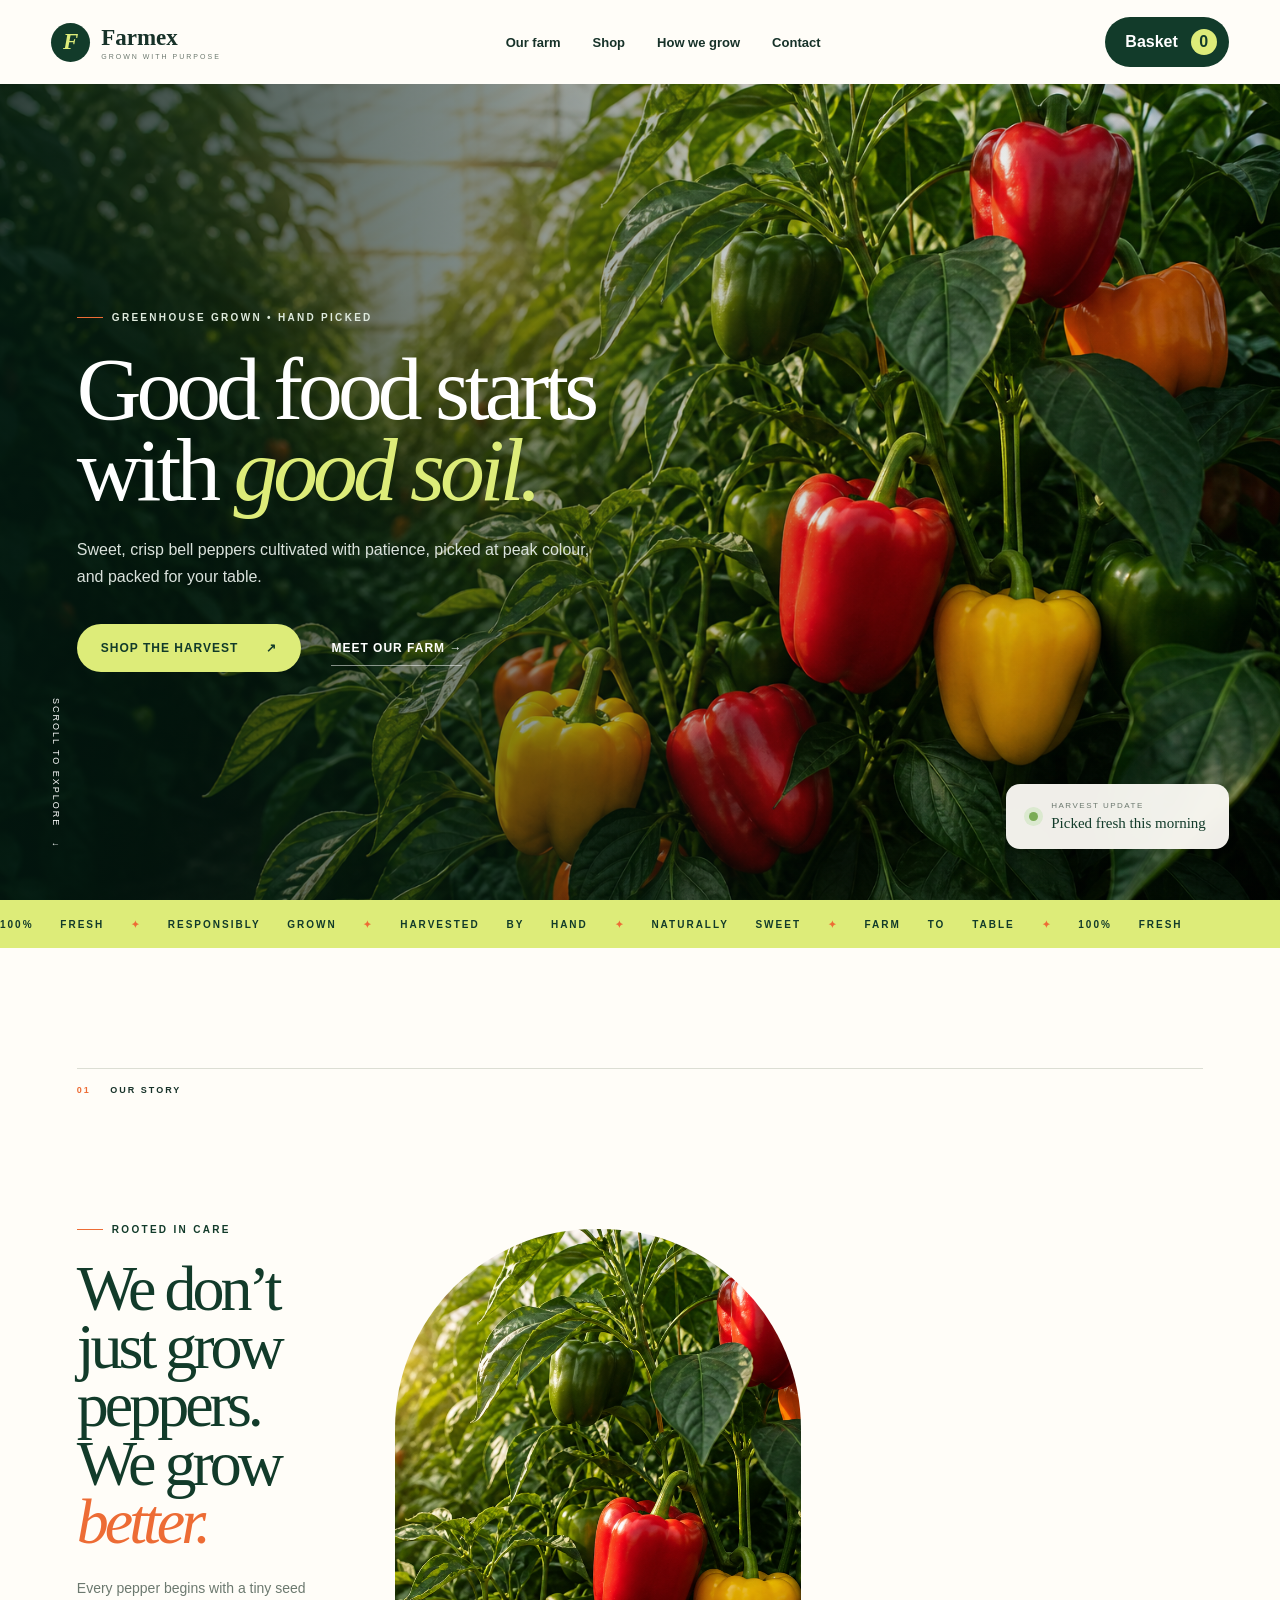
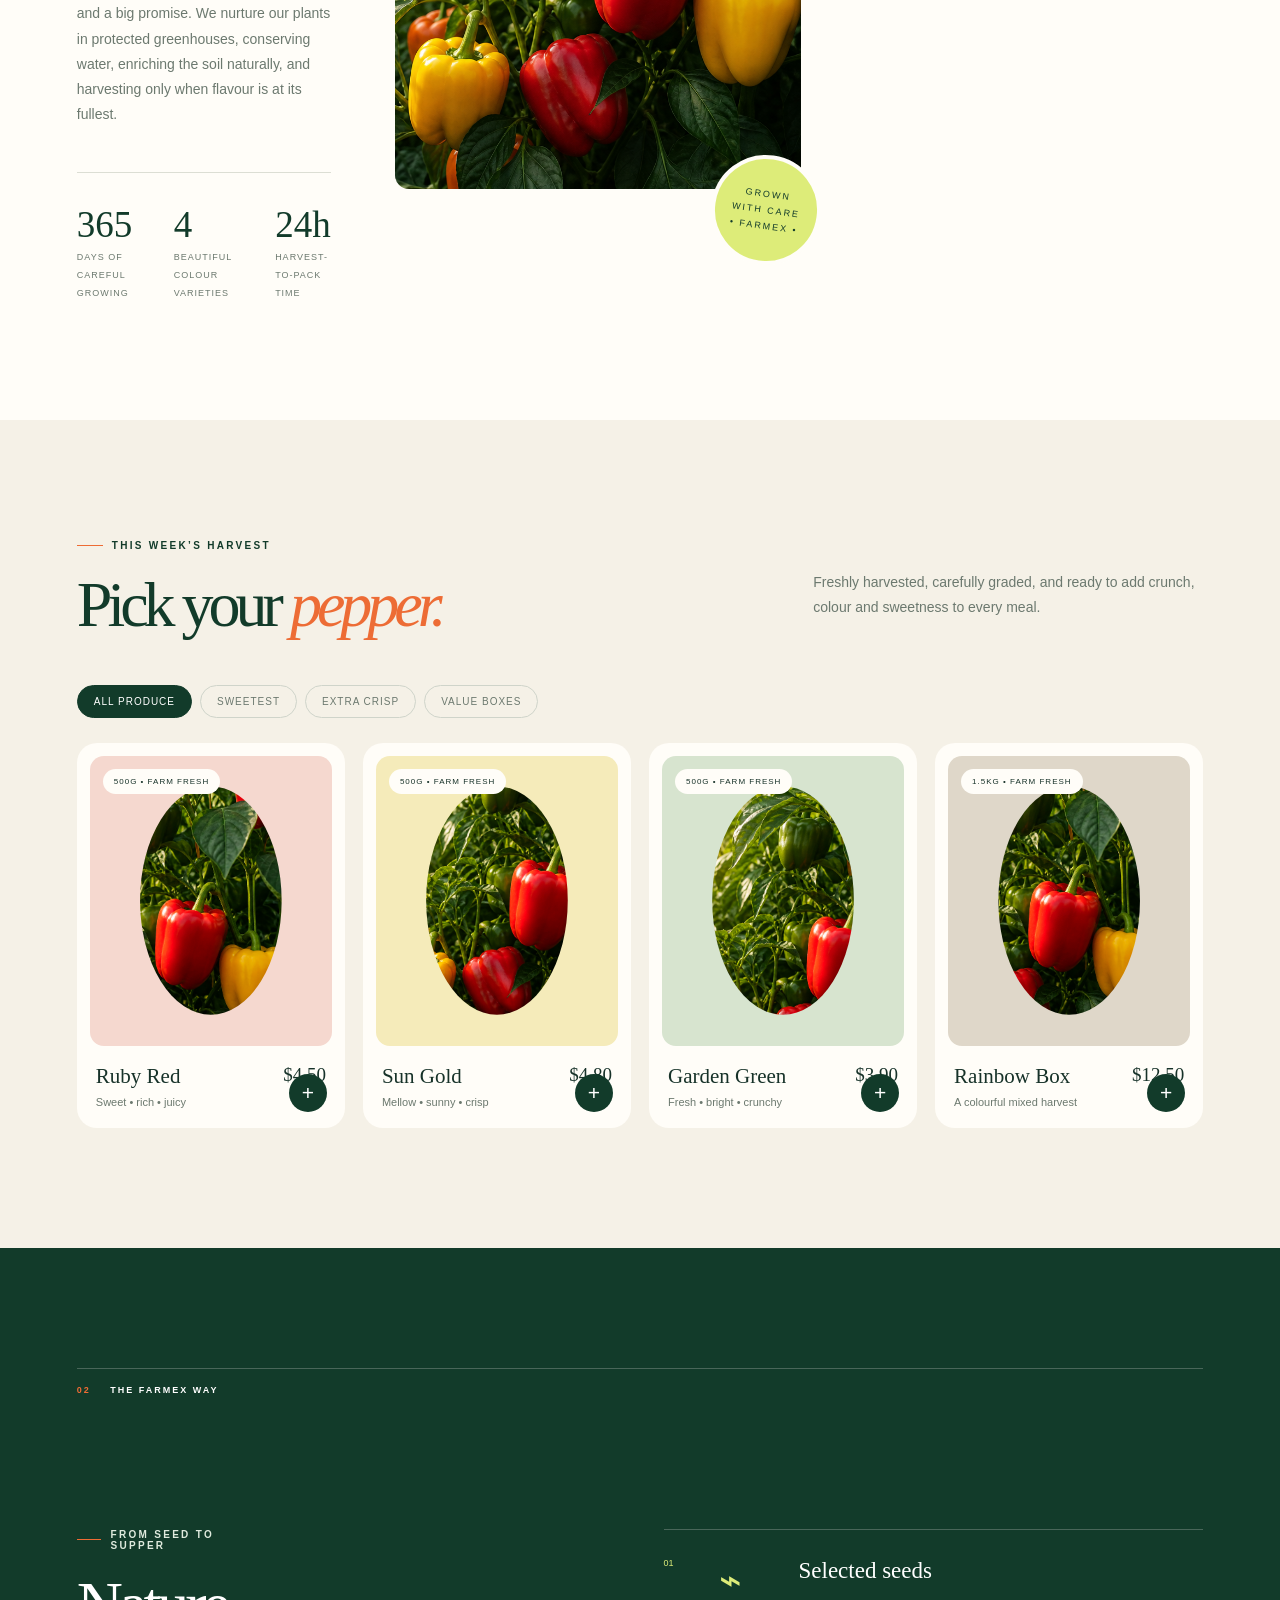
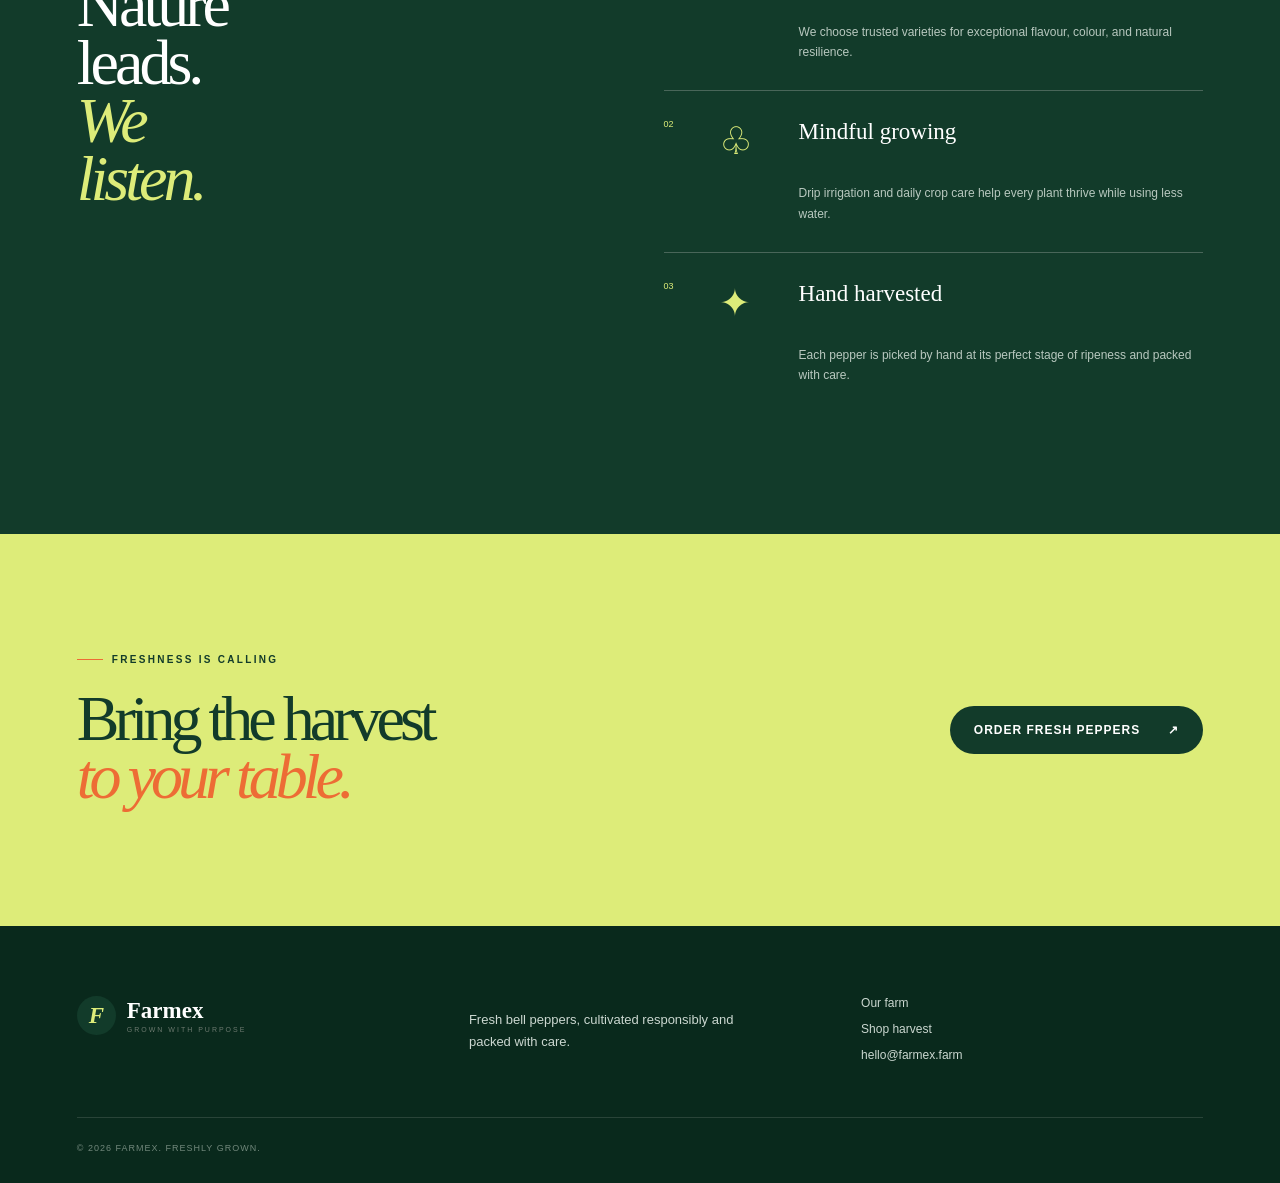
==== index.html @ 2ddda4b1 "Launch Farmex website" ====
<!DOCTYPE html>
<html lang="en">
<head>
  <meta charset="UTF-8">
  <meta name="viewport" content="width=device-width, initial-scale=1.0">
  <meta name="description" content="Farmex — premium greenhouse-grown bell peppers, harvested fresh and delivered with care.">
  <meta name="theme-color" content="#123b2a">
  <title>Farmex — Fresh from our greenhouse</title>
  <link rel="stylesheet" href="styles.css">
  <script src="script.js" defer></script>
</head>
<body>
  <header class="site-header" id="top">
    <a class="brand" href="#top" aria-label="Farmex home"><span class="brand-mark">F</span><span>Farmex<small>Grown with purpose</small></span></a>
    <button class="menu-toggle" aria-label="Open menu" aria-expanded="false">☰</button>
    <nav aria-label="Primary navigation">
      <a href="#story">Our farm</a><a href="#produce">Shop</a><a href="#process">How we grow</a><a href="#contact">Contact</a>
    </nav>
    <button class="cart-button" id="cartButton" aria-label="Open shopping basket">
      <span>Basket</span><span class="cart-count" id="cartCount">0</span>
    </button>
  </header>

  <main>
    <section class="hero">
      <div class="hero-bg" aria-hidden="true"></div>
      <div class="hero-content reveal">
        <span class="eyebrow light"><i></i> Greenhouse grown • Hand picked</span>
        <h1>Good food starts<br>with <em>good soil.</em></h1>
        <p>Sweet, crisp bell peppers cultivated with patience, picked at peak colour, and packed for your table.</p>
        <div class="hero-actions"><a class="button primary" href="#produce">Shop the harvest <span>↗</span></a><a class="text-link" href="#story">Meet our farm <span>→</span></a></div>
      </div>
      <div class="harvest-card reveal">
        <span class="pulse"></span><div><small>Harvest update</small><strong>Picked fresh this morning</strong></div>
      </div>
      <a class="scroll-cue" href="#story">Scroll to explore <span>↓</span></a>
    </section>

    <section class="ticker" aria-label="Farm values"><div>100% FRESH <b>✦</b> RESPONSIBLY GROWN <b>✦</b> HARVESTED BY HAND <b>✦</b> NATURALLY SWEET <b>✦</b> FARM TO TABLE <b>✦</b> 100% FRESH</div></section>

    <section class="story section" id="story">
      <div class="section-label reveal"><span>01</span> Our story</div>
      <div class="story-copy reveal">
        <span class="eyebrow"><i></i> Rooted in care</span>
        <h2>We don’t just grow peppers.<br>We grow <em>better.</em></h2>
        <p>Every pepper begins with a tiny seed and a big promise. We nurture our plants in protected greenhouses, conserving water, enriching the soil naturally, and harvesting only when flavour is at its fullest.</p>
        <div class="stats"><div><strong>365</strong><span>Days of careful growing</span></div><div><strong>4</strong><span>Beautiful colour varieties</span></div><div><strong>24h</strong><span>Harvest-to-pack time</span></div></div>
      </div>
      <div class="story-art reveal"><div class="art-photo"></div><span class="stamp">GROWN<br>WITH CARE<br>• FARMEX •</span></div>
    </section>

    <section class="produce section" id="produce">
      <div class="produce-head reveal">
        <div><span class="eyebrow"><i></i> This week’s harvest</span><h2>Pick your <em>pepper.</em></h2></div>
        <p>Freshly harvested, carefully graded, and ready to add crunch, colour and sweetness to every meal.</p>
      </div>
      <div class="filters reveal" role="group" aria-label="Product filters"><button class="active" data-filter="all">All produce</button><button data-filter="sweet">Sweetest</button><button data-filter="crisp">Extra crisp</button><button data-filter="box">Value boxes</button></div>
      <div class="product-grid" id="productGrid"></div>
    </section>

    <section class="process section" id="process">
      <div class="section-label reveal"><span>02</span> The Farmex way</div>
      <div class="process-title reveal"><span class="eyebrow light"><i></i> From seed to supper</span><h2>Nature leads.<br><em>We listen.</em></h2></div>
      <div class="steps">
        <article class="reveal"><span>01</span><div class="step-icon">⌁</div><h3>Selected seeds</h3><p>We choose trusted varieties for exceptional flavour, colour, and natural resilience.</p></article>
        <article class="reveal"><span>02</span><div class="step-icon">♧</div><h3>Mindful growing</h3><p>Drip irrigation and daily crop care help every plant thrive while using less water.</p></article>
        <article class="reveal"><span>03</span><div class="step-icon">✦</div><h3>Hand harvested</h3><p>Each pepper is picked by hand at its perfect stage of ripeness and packed with care.</p></article>
      </div>
    </section>

    <section class="cta section reveal" id="contact"><div><span class="eyebrow"><i></i> Freshness is calling</span><h2>Bring the harvest<br><em>to your table.</em></h2></div><a class="button dark" href="#produce">Order fresh peppers <span>↗</span></a></section>
  </main>

  <footer><a class="brand footer-brand" href="#top"><span class="brand-mark">F</span><span>Farmex<small>Grown with purpose</small></span></a><p>Fresh bell peppers, cultivated responsibly and packed with care.</p><div><a href="#story">Our farm</a><a href="#produce">Shop harvest</a><a href="mailto:hello@farmex.farm">hello@farmex.farm</a></div><small>© 2026 Farmex. Freshly grown.</small></footer>

  <div class="overlay" id="overlay"></div>
  <aside class="cart-drawer" id="cartDrawer" aria-hidden="true" aria-label="Shopping basket">
    <div class="cart-header"><div><small>Your basket</small><h2>Fresh picks</h2></div><button class="icon-button" id="closeCart" aria-label="Close basket">×</button></div>
    <div class="cart-items" id="cartItems"></div>
    <div class="cart-footer" id="cartFooter"><div class="cart-total"><span>Subtotal</span><strong id="cartTotal">$0.00</strong></div><p>Delivery calculated at checkout.</p><button class="button primary full" id="checkoutButton">Continue to checkout <span>→</span></button></div>
  </aside>

  <div class="checkout-modal" id="checkoutModal" role="dialog" aria-modal="true" aria-labelledby="checkoutTitle">
    <button class="icon-button modal-close" id="closeCheckout" aria-label="Close checkout">×</button>
    <div id="checkoutFormWrap"><span class="eyebrow"><i></i> Almost there</span><h2 id="checkoutTitle">Delivery details</h2><p>We’ll prepare your fresh harvest and contact you to arrange delivery and payment.</p>
      <form id="checkoutForm"><label>Full name<input name="name" required autocomplete="name" placeholder="Your name"></label><label>Phone number<input name="phone" required autocomplete="tel" placeholder="+94 77 123 4567"></label><label>Email address<input type="email" name="email" required autocomplete="email" placeholder="you@example.com"></label><label>Delivery address<textarea name="address" required autocomplete="street-address" placeholder="Street, city and postal code"></textarea></label><label>Order notes <span>(optional)</span><textarea name="notes" placeholder="Preferred delivery time, special requests..."></textarea></label><button class="button primary full" type="submit">Place order <span>→</span></button></form>
    </div>
    <div class="success" id="orderSuccess"><span class="success-icon">✓</span><span class="eyebrow"><i></i> Order received</span><h2>Your harvest is reserved!</h2><p id="successMessage"></p><button class="button dark full" id="downloadReceipt">Download receipt</button><button class="text-button" id="doneButton">Continue browsing</button></div>
  </div>
  <div class="toast" id="toast" role="status"></div>
</body>
</html>
---- styles.css ----
:root{--forest:#123b2a;--forest2:#09291c;--lime:#ddec79;--cream:#f5f1e7;--paper:#fffdf8;--ink:#173229;--muted:#6c796f;--line:#dcded4;--orange:#ed6c35;--radius:1.25rem;--shadow:0 20px 60px rgba(8,35,23,.14)}
*{box-sizing:border-box}html{scroll-behavior:smooth}body{margin:0;background:var(--cream);color:var(--ink);font-family:Arial,Helvetica,sans-serif;-webkit-font-smoothing:antialiased}body.locked{overflow:hidden}a{color:inherit;text-decoration:none}button,input,textarea{font:inherit}button{cursor:pointer}em{font-family:Georgia,serif;font-weight:400}.site-header{height:84px;padding:0 4vw;display:flex;align-items:center;justify-content:space-between;background:var(--paper);position:relative;z-index:20}.brand{display:flex;align-items:center;gap:11px;font-family:Georgia,serif;font-size:23px;font-weight:bold}.brand-mark{width:39px;height:39px;border-radius:50%;display:grid;place-items:center;background:var(--forest);color:var(--lime);font-style:italic}.brand small{display:block;font:7px Arial,sans-serif;text-transform:uppercase;letter-spacing:2px;color:var(--muted);margin-top:2px}.site-header nav{display:flex;gap:32px;font-size:13px;font-weight:600}.site-header nav a{position:relative}.site-header nav a:after{content:"";position:absolute;left:0;bottom:-7px;width:0;height:2px;background:var(--orange);transition:.3s}.site-header nav a:hover:after{width:100%}.cart-button{border:0;background:var(--forest);color:white;padding:12px 12px 12px 20px;border-radius:50px;display:flex;align-items:center;gap:13px;font-weight:bold}.cart-count{width:26px;height:26px;display:grid;place-items:center;background:var(--lime);color:var(--forest);border-radius:50%}.menu-toggle{display:none;border:0;background:none;font-size:25px}.hero{height:calc(100vh - 84px);min-height:630px;position:relative;display:flex;align-items:center;padding:6vw;color:white;overflow:hidden}.hero-bg{position:absolute;inset:0;background:linear-gradient(90deg,rgba(3,25,17,.82) 0%,rgba(3,25,17,.5) 38%,rgba(3,25,17,.08) 68%),url('assets/pepper-hero.png') center/cover;transform:scale(1.01)}.hero-content{position:relative;max-width:710px;z-index:1}.eyebrow{display:flex;align-items:center;gap:9px;text-transform:uppercase;letter-spacing:2.3px;font-size:10px;font-weight:bold;color:var(--forest)}.eyebrow i{width:26px;height:1px;background:var(--orange)}.eyebrow.light{color:#dfeadd}.hero h1,.section h2,.checkout-modal h2{font:500 clamp(3.6rem,7vw,7.1rem)/.91 Georgia,serif;letter-spacing:-5px;margin:25px 0}.hero h1 em{color:var(--lime)}.hero-content>p{max-width:520px;line-height:1.7;color:#dae2dc;font-size:16px}.hero-actions{display:flex;align-items:center;gap:30px;margin-top:34px}.button{border:0;border-radius:50px;padding:17px 24px;display:inline-flex;justify-content:center;align-items:center;gap:28px;font-size:12px;text-transform:uppercase;letter-spacing:1px;font-weight:bold;transition:transform .25s,background .25s}.button:hover{transform:translateY(-3px)}.button.primary{background:var(--lime);color:var(--forest)}.button.dark{background:var(--forest);color:#fff}.button.full{width:100%}.text-link{font-size:12px;text-transform:uppercase;letter-spacing:1px;font-weight:bold;border-bottom:1px solid rgba(255,255,255,.5);padding:10px 0}.harvest-card{position:absolute;right:4vw;bottom:4vw;background:rgba(255,253,248,.94);color:var(--forest);padding:17px 23px;border-radius:14px;display:flex;gap:13px;align-items:center;backdrop-filter:blur(10px)}.harvest-card small,.harvest-card strong{display:block}.harvest-card small{text-transform:uppercase;letter-spacing:1.5px;font-size:8px;color:var(--muted);margin-bottom:5px}.harvest-card strong{font:15px Georgia,serif}.pulse{width:9px;height:9px;border-radius:50%;background:#7aac55;box-shadow:0 0 0 5px #dbe9cf}.scroll-cue{position:absolute;left:4vw;bottom:4vw;z-index:1;font-size:9px;letter-spacing:2px;text-transform:uppercase;writing-mode:vertical-rl;display:flex;gap:15px}.ticker{height:48px;background:var(--lime);color:var(--forest);display:flex;align-items:center;overflow:hidden;white-space:nowrap;font-size:10px;letter-spacing:2px;font-weight:bold}.ticker div{word-spacing:22px;animation:ticker 25s linear infinite}.ticker b{color:var(--orange)}@keyframes ticker{to{transform:translateX(-50%)}}
.section{padding:120px 6vw}.section-label{grid-column:1/-1;text-transform:uppercase;letter-spacing:2px;font-size:9px;font-weight:bold;border-top:1px solid var(--line);padding-top:16px}.section-label span{color:var(--orange);margin-right:15px}.story{display:grid;grid-template-columns:.75fr 1.2fr 1fr;gap:5vw;background:var(--paper)}.story-copy{padding-top:65px}.section h2,.checkout-modal h2{font-size:clamp(3rem,5vw,5.3rem);color:var(--forest)}.story-copy h2{letter-spacing:-4px}.story-copy h2 em,.produce h2 em,.cta h2 em{color:var(--orange)}.story-copy>p,.produce-head>p{color:var(--muted);line-height:1.8;font-size:14px}.stats{display:flex;gap:35px;margin-top:45px;padding-top:30px;border-top:1px solid var(--line)}.stats strong{display:block;font:37px Georgia,serif;color:var(--forest)}.stats span{font-size:9px;line-height:1.4;text-transform:uppercase;letter-spacing:1px;color:var(--muted)}.story-art{position:relative;padding-top:70px}.art-photo{height:560px;background:url('assets/pepper-hero.png') 72% center/cover;border-radius:200px 200px 14px 14px}.stamp{position:absolute;right:-20px;bottom:35px;width:110px;height:110px;display:grid;place-items:center;text-align:center;border-radius:50%;background:var(--lime);color:var(--forest);font-size:9px;letter-spacing:2px;line-height:1.8;transform:rotate(8deg);border:4px solid var(--paper)}
.produce{background:var(--cream)}.produce-head{display:flex;justify-content:space-between;align-items:end}.produce-head h2{margin-bottom:0}.produce-head>p{max-width:390px}.filters{display:flex;gap:8px;margin:50px 0 25px;flex-wrap:wrap}.filters button{border:1px solid #cfd4ca;background:transparent;padding:10px 16px;border-radius:50px;color:var(--muted);font-size:10px;text-transform:uppercase;letter-spacing:1px}.filters button.active{background:var(--forest);color:white;border-color:var(--forest)}.product-grid{display:grid;grid-template-columns:repeat(4,1fr);gap:18px}.product-card{background:var(--paper);border-radius:var(--radius);padding:13px;transition:.35s;position:relative}.product-card:hover{transform:translateY(-7px);box-shadow:var(--shadow)}.product-visual{height:290px;border-radius:14px;display:grid;place-items:center;position:relative;overflow:hidden}.product-visual:after{content:"";width:65%;height:82%;background:url('assets/pepper-hero.png') var(--pos)/auto 150%;filter:saturate(1.15);clip-path:ellipse(45% 48% at 50% 50%);transition:.4s}.product-card:hover .product-visual:after{transform:scale(1.08) rotate(2deg)}.product-card[data-color=red] .product-visual{background:#f5d8cf}.product-card[data-color=yellow] .product-visual{background:#f5ebba}.product-card[data-color=green] .product-visual{background:#d7e4cf}.product-card[data-color=mix] .product-visual{background:#dfd7c9}.badge{position:absolute;z-index:2;top:13px;left:13px;background:var(--paper);border-radius:50px;padding:8px 11px;font-size:8px;text-transform:uppercase;letter-spacing:1px}.product-info{padding:18px 6px 7px}.product-title{display:flex;justify-content:space-between;align-items:start}.product-title h3{font:21px Georgia,serif;margin:0 0 7px}.product-title strong{font:19px Georgia,serif}.product-info p{margin:0;color:var(--muted);font-size:11px}.add-button{width:38px;height:38px;border-radius:50%;border:0;background:var(--forest);color:white;font-size:21px;position:absolute;right:18px;bottom:16px;transition:.25s}.add-button:hover{background:var(--orange);transform:rotate(90deg)}
.process{background:var(--forest);color:white;display:grid;grid-template-columns:.7fr 1fr 2fr;gap:5vw}.process .section-label{border-color:#496659}.process-title{padding-top:70px}.process-title h2{color:white;letter-spacing:-4px}.process-title h2 em{color:var(--lime)}.steps{grid-column:3;padding-top:70px}.steps article{display:grid;grid-template-columns:35px 60px 1fr;gap:20px;border-top:1px solid #496659;padding:28px 0}.steps article>span{font-size:9px;color:var(--lime)}.step-icon{font:38px Georgia,serif;color:var(--lime)}.steps h3{font:23px Georgia,serif;margin:0}.steps p{grid-column:3;margin:0;color:#b8c8bf;font-size:12px;line-height:1.7}.cta{background:var(--lime);display:flex;justify-content:space-between;align-items:center}.cta h2{margin-bottom:0}.cta .button{flex-shrink:0}footer{background:var(--forest2);color:#cbd7d0;padding:70px 6vw 30px;display:grid;grid-template-columns:1fr 1fr 1fr;gap:50px;align-items:start}.footer-brand{color:white}footer p{font-size:13px;line-height:1.7;max-width:300px}footer>div{display:flex;flex-direction:column;gap:12px;font-size:12px}footer>small{grid-column:1/-1;border-top:1px solid #294438;padding-top:25px;color:#71877b;font-size:9px;text-transform:uppercase;letter-spacing:1px}
.overlay{position:fixed;inset:0;background:rgba(4,20,13,.6);z-index:40;opacity:0;pointer-events:none;transition:.3s;backdrop-filter:blur(3px)}.overlay.open{opacity:1;pointer-events:auto}.cart-drawer{position:fixed;right:0;top:0;height:100%;width:min(470px,100%);background:var(--paper);z-index:41;transform:translateX(100%);transition:.4s cubic-bezier(.7,0,.2,1);display:flex;flex-direction:column;padding:30px}.cart-drawer.open{transform:none}.cart-header{display:flex;align-items:start;justify-content:space-between;border-bottom:1px solid var(--line);padding-bottom:22px}.cart-header small{text-transform:uppercase;letter-spacing:2px;color:var(--orange);font-size:9px}.cart-header h2{font:35px Georgia,serif;margin:6px 0 0}.icon-button{border:1px solid var(--line);background:transparent;border-radius:50%;width:40px;height:40px;font-size:25px;color:var(--ink)}.cart-items{flex:1;overflow:auto;padding:12px 0}.empty-cart{text-align:center;padding:80px 15px;color:var(--muted)}.empty-cart b{display:block;font:25px Georgia,serif;color:var(--forest);margin:15px}.cart-item{display:grid;grid-template-columns:70px 1fr auto;gap:14px;padding:18px 0;border-bottom:1px solid var(--line);align-items:center}.cart-thumb{height:70px;border-radius:10px;background:var(--lime);display:grid;place-items:center;font-size:34px}.cart-item h4{font:17px Georgia,serif;margin:0 0 8px}.qty{display:flex;align-items:center;gap:10px}.qty button{border:1px solid var(--line);background:white;width:25px;height:25px;border-radius:50%}.cart-price{text-align:right}.cart-price strong{display:block}.remove{border:0;background:none;color:var(--muted);font-size:10px;margin-top:12px;text-decoration:underline}.cart-footer{border-top:1px solid var(--line);padding-top:20px}.cart-total{display:flex;justify-content:space-between;font:22px Georgia,serif}.cart-footer p{font-size:10px;color:var(--muted);margin:8px 0 20px}.checkout-modal{position:fixed;z-index:42;left:50%;top:50%;transform:translate(-50%,-45%) scale(.96);width:min(600px,calc(100% - 30px));max-height:92vh;overflow:auto;background:var(--paper);border-radius:24px;padding:45px;opacity:0;pointer-events:none;transition:.3s;box-shadow:var(--shadow)}.checkout-modal.open{opacity:1;pointer-events:auto;transform:translate(-50%,-50%) scale(1)}.modal-close{position:absolute;right:22px;top:22px}.checkout-modal h2{font-size:45px;letter-spacing:-2px;margin:15px 0}.checkout-modal>div>p{color:var(--muted);font-size:13px;line-height:1.6}form{display:grid;grid-template-columns:1fr 1fr;gap:15px;margin-top:25px}form label{font-size:10px;text-transform:uppercase;letter-spacing:1px;font-weight:bold}form label span{color:var(--muted);font-weight:normal}form input,form textarea{width:100%;margin-top:7px;padding:13px;border:1px solid var(--line);border-radius:10px;background:#faf9f4;outline:none;resize:vertical;text-transform:none;letter-spacing:0}form input:focus,form textarea:focus{border-color:var(--forest)}form label:nth-child(n+4),form button{grid-column:1/-1}.success{text-align:center;display:none;padding:25px 10px}.success.show{display:block}.success-icon{display:grid;place-items:center;width:65px;height:65px;background:var(--lime);border-radius:50%;font-size:30px;margin:0 auto 25px}.success .eyebrow{justify-content:center}.text-button{border:0;background:none;text-decoration:underline;color:var(--muted);margin-top:18px}.toast{position:fixed;z-index:60;bottom:25px;left:50%;transform:translate(-50%,30px);background:var(--forest);color:white;border-radius:50px;padding:13px 20px;font-size:12px;opacity:0;transition:.3s;pointer-events:none}.toast.show{opacity:1;transform:translate(-50%,0)}.reveal{opacity:0;transform:translateY(28px);transition:opacity .8s,transform .8s}.reveal.visible{opacity:1;transform:none}
@media(max-width:1000px){.site-header nav{display:none}.menu-toggle{display:block;order:2}.site-header nav.open{display:flex;position:absolute;top:84px;left:0;right:0;padding:25px 4vw;background:var(--paper);flex-direction:column;box-shadow:var(--shadow)}.cart-button{order:3}.story{grid-template-columns:1fr 1.4fr}.story-copy{grid-column:1}.story-art{grid-column:2}.product-grid{grid-template-columns:repeat(2,1fr)}.process{grid-template-columns:1fr 1fr}.steps{grid-column:2}.process-title{grid-column:1}.produce-head{align-items:start}.hero h1{font-size:5.7rem}}
@media(max-width:700px){.site-header{height:70px}.brand{font-size:19px}.brand-mark{width:34px;height:34px}.cart-button span:first-child{display:none}.cart-button{padding:7px}.hero{height:730px;min-height:0;padding:45px 25px;align-items:flex-end;padding-bottom:135px}.hero-bg{background-position:65% center}.hero h1{font-size:3.8rem;letter-spacing:-3px}.hero-content>p{font-size:14px}.hero-actions{gap:18px}.scroll-cue{display:none}.harvest-card{right:20px;left:20px;bottom:25px}.section{padding:80px 22px}.story{display:block}.story-copy,.story-art{padding-top:55px}.story-art{max-width:420px;margin:auto}.art-photo{height:480px}.stats{gap:14px}.stats strong{font-size:29px}.produce-head{display:block}.produce-head>p{margin-top:25px}.product-grid{grid-template-columns:1fr 1fr;gap:10px}.product-card{padding:8px}.product-visual{height:190px}.product-title{display:block}.product-title h3{font-size:17px}.product-title strong{font-size:15px}.add-button{width:33px;height:33px}.process{display:block}.steps{padding-top:25px}.cta{display:block}.cta .button{margin-top:35px}.section h2{font-size:3.3rem;letter-spacing:-3px}.cta h2 br{display:none}footer{grid-template-columns:1fr;gap:20px}footer>small{grid-column:1}.checkout-modal{padding:35px 22px}form{grid-template-columns:1fr}form label{grid-column:1!important}}
@media(max-width:430px){.product-grid{grid-template-columns:1fr}.product-visual{height:270px}.hero-actions{align-items:flex-start;flex-direction:column}.hero{padding-bottom:120px}.hero h1{font-size:3.4rem}}
@media(prefers-reduced-motion:reduce){*{scroll-behavior:auto!important;animation:none!important;transition:none!important}.reveal{opacity:1;transform:none}}
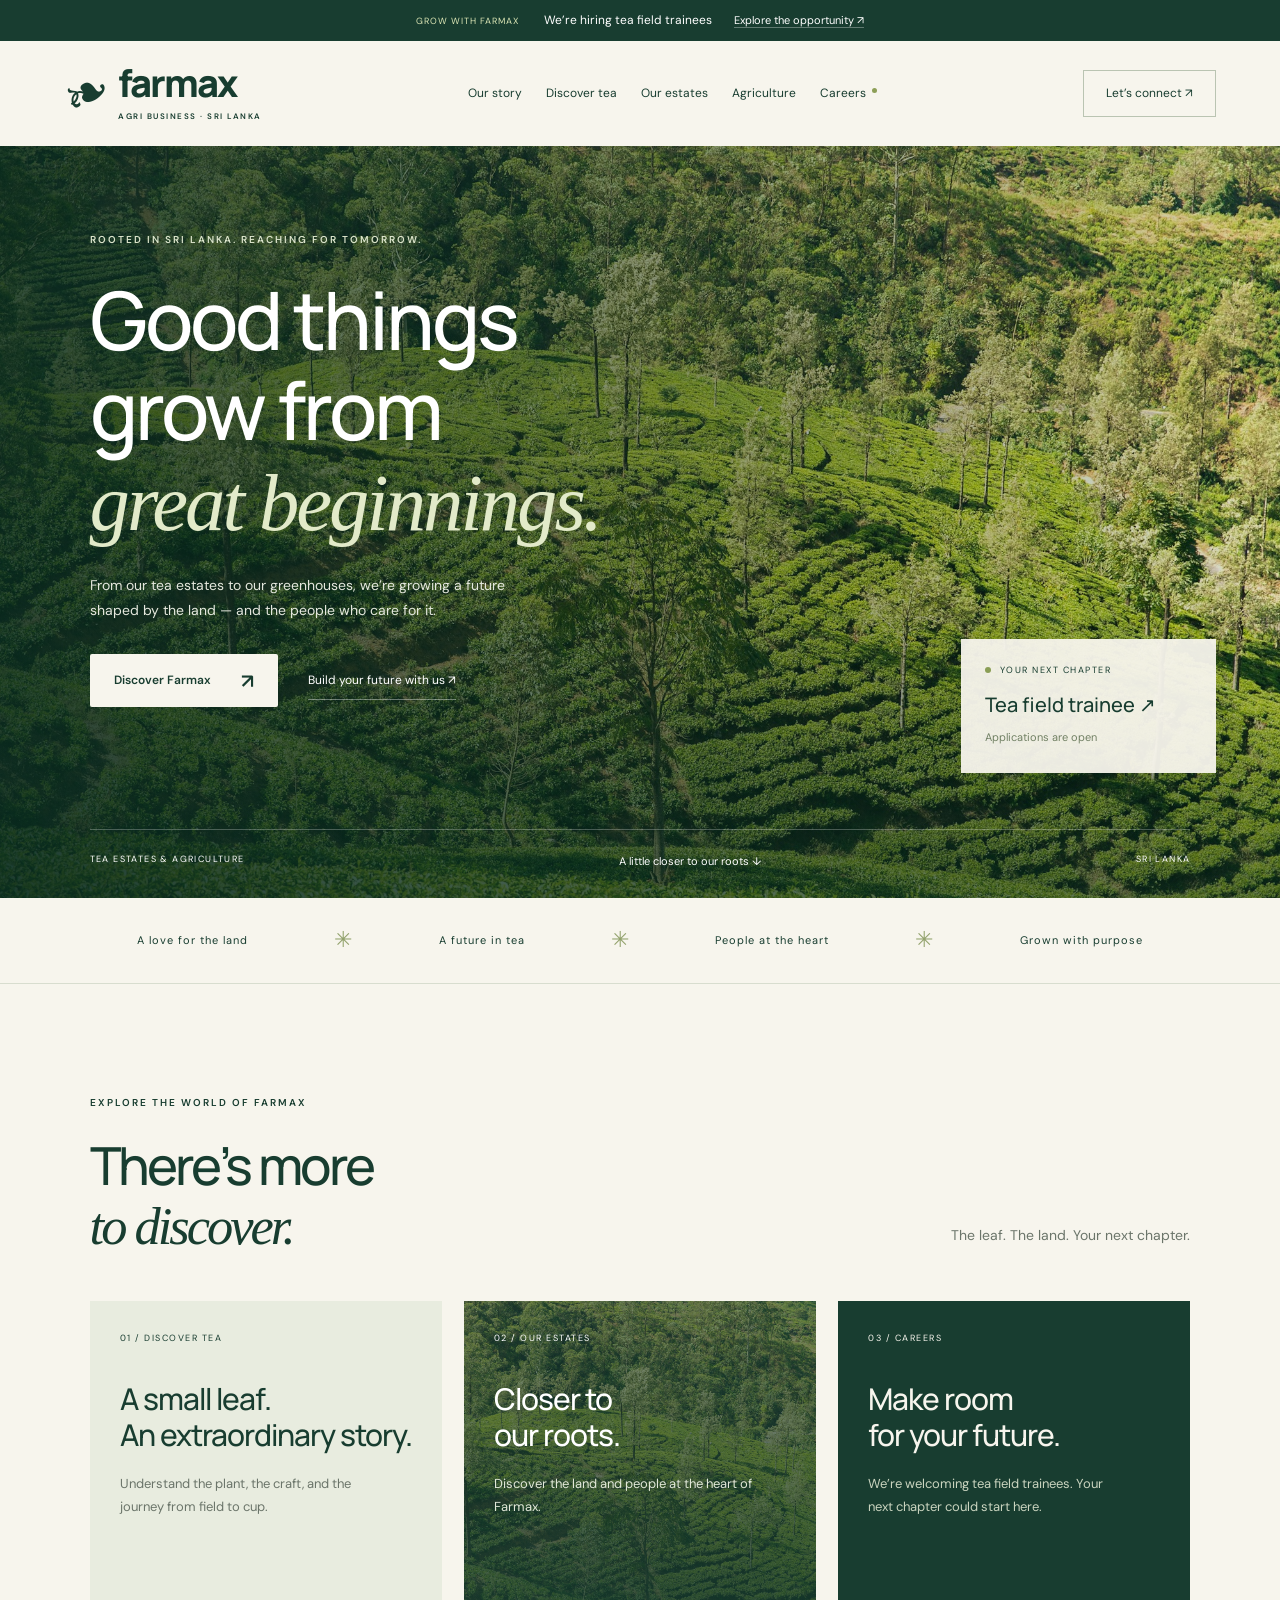
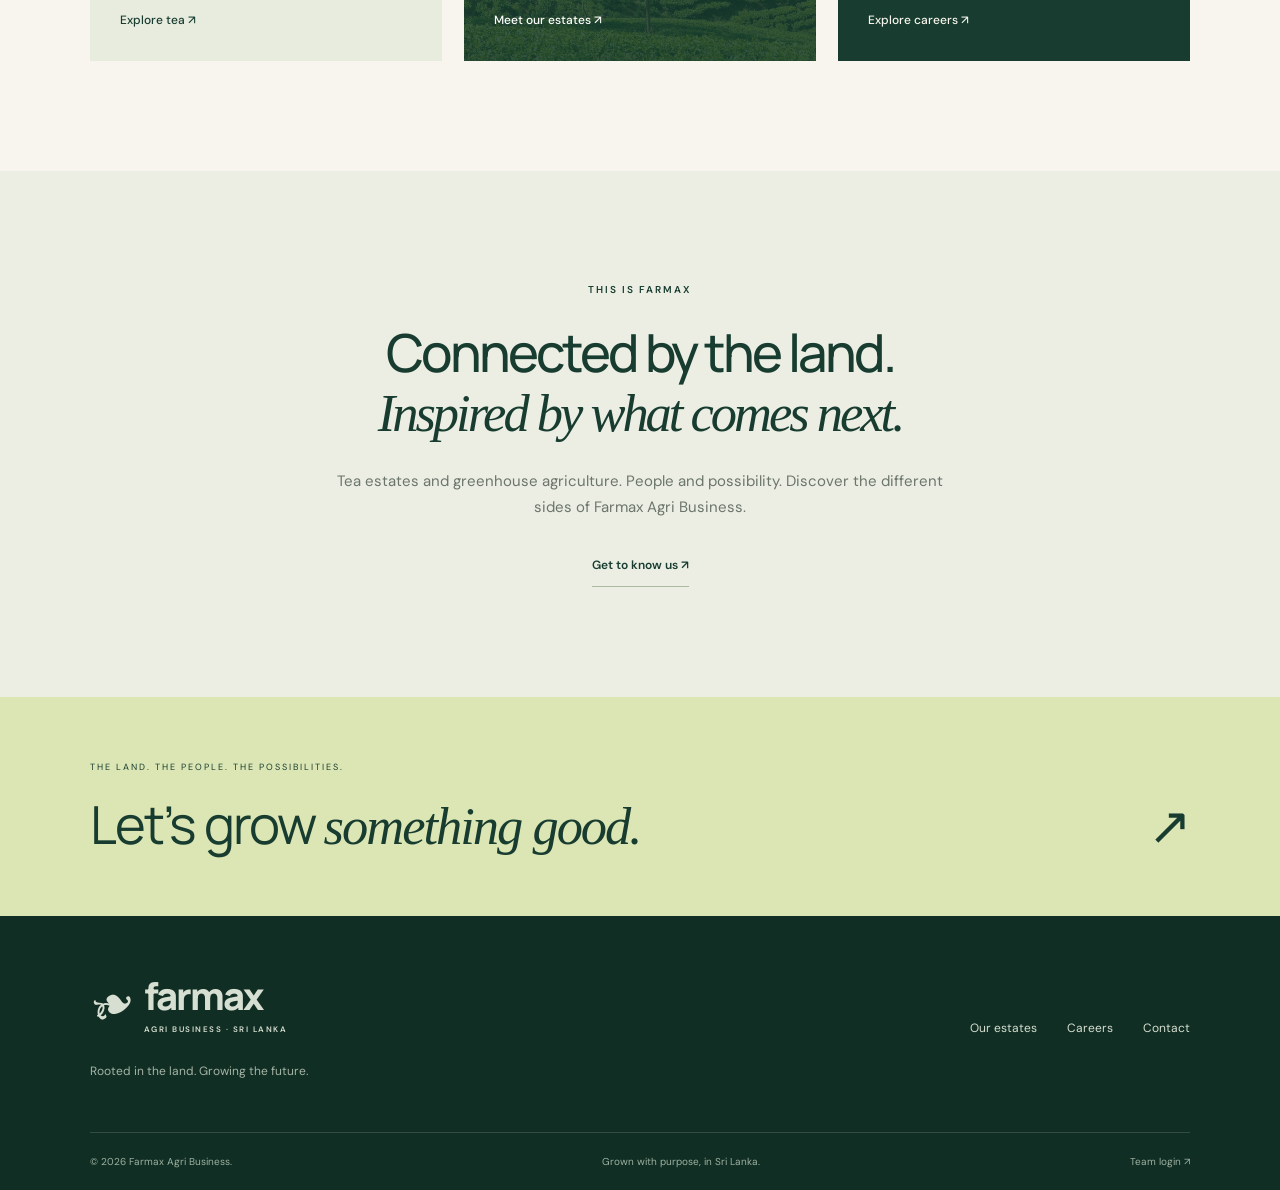
==== commit 4430e93a: "Build Farmax multi-page tea estates and careers website" ====
--- a/index.html
+++ b/index.html
@@ -1,92 +1,4 @@
-<!DOCTYPE html>
-<html lang="en">
-<head>
-  <meta charset="UTF-8">
-  <meta name="viewport" content="width=device-width, initial-scale=1.0">
-  <meta name="description" content="Farmex — premium greenhouse-grown bell peppers, harvested fresh and delivered with care.">
-  <meta name="theme-color" content="#123b2a">
-  <title>Farmex — Fresh from our greenhouse</title>
-  <link rel="stylesheet" href="styles.css">
-  <script src="script.js" defer></script>
-</head>
-<body>
-  <header class="site-header" id="top">
-    <a class="brand" href="#top" aria-label="Farmex home"><span class="brand-mark">F</span><span>Farmex<small>Grown with purpose</small></span></a>
-    <button class="menu-toggle" aria-label="Open menu" aria-expanded="false">☰</button>
-    <nav aria-label="Primary navigation">
-      <a href="#story">Our farm</a><a href="#produce">Shop</a><a href="#process">How we grow</a><a href="#contact">Contact</a>
-    </nav>
-    <button class="cart-button" id="cartButton" aria-label="Open shopping basket">
-      <span>Basket</span><span class="cart-count" id="cartCount">0</span>
-    </button>
-  </header>
-
-  <main>
-    <section class="hero">
-      <div class="hero-bg" aria-hidden="true"></div>
-      <div class="hero-content reveal">
-        <span class="eyebrow light"><i></i> Greenhouse grown • Hand picked</span>
-        <h1>Good food starts<br>with <em>good soil.</em></h1>
-        <p>Sweet, crisp bell peppers cultivated with patience, picked at peak colour, and packed for your table.</p>
-        <div class="hero-actions"><a class="button primary" href="#produce">Shop the harvest <span>↗</span></a><a class="text-link" href="#story">Meet our farm <span>→</span></a></div>
-      </div>
-      <div class="harvest-card reveal">
-        <span class="pulse"></span><div><small>Harvest update</small><strong>Picked fresh this morning</strong></div>
-      </div>
-      <a class="scroll-cue" href="#story">Scroll to explore <span>↓</span></a>
-    </section>
-
-    <section class="ticker" aria-label="Farm values"><div>100% FRESH <b>✦</b> RESPONSIBLY GROWN <b>✦</b> HARVESTED BY HAND <b>✦</b> NATURALLY SWEET <b>✦</b> FARM TO TABLE <b>✦</b> 100% FRESH</div></section>
-
-    <section class="story section" id="story">
-      <div class="section-label reveal"><span>01</span> Our story</div>
-      <div class="story-copy reveal">
-        <span class="eyebrow"><i></i> Rooted in care</span>
-        <h2>We don’t just grow peppers.<br>We grow <em>better.</em></h2>
-        <p>Every pepper begins with a tiny seed and a big promise. We nurture our plants in protected greenhouses, conserving water, enriching the soil naturally, and harvesting only when flavour is at its fullest.</p>
-        <div class="stats"><div><strong>365</strong><span>Days of careful growing</span></div><div><strong>4</strong><span>Beautiful colour varieties</span></div><div><strong>24h</strong><span>Harvest-to-pack time</span></div></div>
-      </div>
-      <div class="story-art reveal"><div class="art-photo"></div><span class="stamp">GROWN<br>WITH CARE<br>• FARMEX •</span></div>
-    </section>
-
-    <section class="produce section" id="produce">
-      <div class="produce-head reveal">
-        <div><span class="eyebrow"><i></i> This week’s harvest</span><h2>Pick your <em>pepper.</em></h2></div>
-        <p>Freshly harvested, carefully graded, and ready to add crunch, colour and sweetness to every meal.</p>
-      </div>
-      <div class="filters reveal" role="group" aria-label="Product filters"><button class="active" data-filter="all">All produce</button><button data-filter="sweet">Sweetest</button><button data-filter="crisp">Extra crisp</button><button data-filter="box">Value boxes</button></div>
-      <div class="product-grid" id="productGrid"></div>
-    </section>
-
-    <section class="process section" id="process">
-      <div class="section-label reveal"><span>02</span> The Farmex way</div>
-      <div class="process-title reveal"><span class="eyebrow light"><i></i> From seed to supper</span><h2>Nature leads.<br><em>We listen.</em></h2></div>
-      <div class="steps">
-        <article class="reveal"><span>01</span><div class="step-icon">⌁</div><h3>Selected seeds</h3><p>We choose trusted varieties for exceptional flavour, colour, and natural resilience.</p></article>
-        <article class="reveal"><span>02</span><div class="step-icon">♧</div><h3>Mindful growing</h3><p>Drip irrigation and daily crop care help every plant thrive while using less water.</p></article>
-        <article class="reveal"><span>03</span><div class="step-icon">✦</div><h3>Hand harvested</h3><p>Each pepper is picked by hand at its perfect stage of ripeness and packed with care.</p></article>
-      </div>
-    </section>
-
-    <section class="cta section reveal" id="contact"><div><span class="eyebrow"><i></i> Freshness is calling</span><h2>Bring the harvest<br><em>to your table.</em></h2></div><a class="button dark" href="#produce">Order fresh peppers <span>↗</span></a></section>
-  </main>
-
-  <footer><a class="brand footer-brand" href="#top"><span class="brand-mark">F</span><span>Farmex<small>Grown with purpose</small></span></a><p>Fresh bell peppers, cultivated responsibly and packed with care.</p><div><a href="#story">Our farm</a><a href="#produce">Shop harvest</a><a href="mailto:hello@farmex.farm">hello@farmex.farm</a></div><small>© 2026 Farmex. Freshly grown.</small></footer>
-
-  <div class="overlay" id="overlay"></div>
-  <aside class="cart-drawer" id="cartDrawer" aria-hidden="true" aria-label="Shopping basket">
-    <div class="cart-header"><div><small>Your basket</small><h2>Fresh picks</h2></div><button class="icon-button" id="closeCart" aria-label="Close basket">×</button></div>
-    <div class="cart-items" id="cartItems"></div>
-    <div class="cart-footer" id="cartFooter"><div class="cart-total"><span>Subtotal</span><strong id="cartTotal">$0.00</strong></div><p>Delivery calculated at checkout.</p><button class="button primary full" id="checkoutButton">Continue to checkout <span>→</span></button></div>
-  </aside>
-
-  <div class="checkout-modal" id="checkoutModal" role="dialog" aria-modal="true" aria-labelledby="checkoutTitle">
-    <button class="icon-button modal-close" id="closeCheckout" aria-label="Close checkout">×</button>
-    <div id="checkoutFormWrap"><span class="eyebrow"><i></i> Almost there</span><h2 id="checkoutTitle">Delivery details</h2><p>We’ll prepare your fresh harvest and contact you to arrange delivery and payment.</p>
-      <form id="checkoutForm"><label>Full name<input name="name" required autocomplete="name" placeholder="Your name"></label><label>Phone number<input name="phone" required autocomplete="tel" placeholder="+94 77 123 4567"></label><label>Email address<input type="email" name="email" required autocomplete="email" placeholder="you@example.com"></label><label>Delivery address<textarea name="address" required autocomplete="street-address" placeholder="Street, city and postal code"></textarea></label><label>Order notes <span>(optional)</span><textarea name="notes" placeholder="Preferred delivery time, special requests..."></textarea></label><button class="button primary full" type="submit">Place order <span>→</span></button></form>
-    </div>
-    <div class="success" id="orderSuccess"><span class="success-icon">✓</span><span class="eyebrow"><i></i> Order received</span><h2>Your harvest is reserved!</h2><p id="successMessage"></p><button class="button dark full" id="downloadReceipt">Download receipt</button><button class="text-button" id="doneButton">Continue browsing</button></div>
-  </div>
-  <div class="toast" id="toast" role="status"></div>
-</body>
-</html>
+<!doctype html>
+<html lang="en"><head><meta charset="utf-8"><meta name="viewport" content="width=device-width,initial-scale=1"><meta name="theme-color" content="#183d30"><meta name="description" content="Discover Farmax’s tea estates, agriculture, and tea field trainee careers in Sri Lanka."><title>Rooted in the land. Growing the future. | Farmax Agri Business</title><link rel="stylesheet" href="site.css"><script src="site.js" defer></script></head>
+<body><a class="skip" href="#main">Skip to content</a><div class="announcement">GROW WITH FARMAX <span>We’re hiring tea field trainees</span><a href="careers.html">Explore the opportunity ↗</a></div><header><a class="brand" href="index.html" aria-current="page"><b aria-hidden="true">❧</b><span>farmax<small>AGRI BUSINESS · SRI LANKA</small></span></a><button class="menu" aria-label="Open navigation" aria-expanded="false" aria-controls="navigation">☰</button><nav id="navigation" aria-label="Main navigation"><a href="about.html">Our story</a><a href="tea.html">Discover tea</a><a href="estates.html">Our estates</a><a href="agriculture.html">Agriculture</a><a href="careers.html">Careers <i></i></a></nav><a class="outline" href="contact.html">Let’s connect ↗</a></header>
+<main id="main"><section class="hero" id="home"><img class="hero-photo" src="assets/tea-landscape.jpg" alt="Green tea-growing countryside in Sri Lanka" fetchpriority="high"><div class="hero-content"><span class="eyebrow">ROOTED IN SRI LANKA. REACHING FOR TOMORROW.</span><h1>Good things<br>grow from<br><em>great beginnings.</em></h1><p>From our tea estates to our greenhouses, we’re growing a future shaped by the land — and the people who care for it.</p><div class="actions"><a class="button cream" href="estates.html">Discover Farmax <span>↗</span></a><a class="text-link" href="careers.html">Build your future with us ↗</a></div></div><a class="hero-job" href="careers.html"><small><i></i> YOUR NEXT CHAPTER</small><strong>Tea field trainee ↗</strong><span>Applications are open</span></a><div class="hero-bottom"><span>TEA ESTATES & AGRICULTURE</span><a href="about.html">A little closer to our roots ↓</a><span>SRI LANKA</span></div></section><div class="values"><span>A love for the land</span><b>✳</b><span>A future in tea</span><b>✳</b><span>People at the heart</span><b>✳</b><span>Grown with purpose</span></div><section class="section explore"><div class="section-heading"><div><span class="eyebrow">EXPLORE THE WORLD OF FARMAX</span><h2>There’s more<br><em>to discover.</em></h2></div><p>The leaf. The land. Your next chapter.</p></div><div class="explore-grid"><a href="tea.html" class="feature-card"><span>01 / DISCOVER TEA</span><h3>A small leaf.<br>An extraordinary story.</h3><p>Understand the plant, the craft, and the journey from field to cup.</p><b>Explore tea ↗</b></a><a href="estates.html" class="feature-card landscape"><span>02 / OUR ESTATES</span><h3>Closer to<br>our roots.</h3><p>Discover the land and people at the heart of Farmax.</p><b>Meet our estates ↗</b></a><a href="careers.html" class="feature-card dark"><span>03 / CAREERS</span><h3>Make room<br>for your future.</h3><p>We’re welcoming tea field trainees. Your next chapter could start here.</p><b>Explore careers ↗</b></a></div></section><section class="section home-story"><span class="eyebrow">THIS IS FARMAX</span><h2>Connected by the land.<br><em>Inspired by what comes next.</em></h2><p>Tea estates and greenhouse agriculture. People and possibility. Discover the different sides of Farmax Agri Business.</p><a class="under-link" href="about.html">Get to know us ↗</a></section><section class="closing"><small>THE LAND. THE PEOPLE. THE POSSIBILITIES.</small><p>Let’s grow <em>something good.</em><a href="contact.html" aria-label="Contact Farmax">↗</a></p></section></main><footer><a class="brand" href="index.html"><b aria-hidden="true">❧</b><span>farmax<small>AGRI BUSINESS · SRI LANKA</small></span></a><p>Rooted in the land. Growing the future.</p><nav aria-label="Footer navigation"><a href="estates.html">Our estates</a><a href="careers.html">Careers</a><a href="contact.html">Contact</a></nav><div class="footer-bottom"><span>© <span id="year">2026</span> Farmax Agri Business.</span><span>Grown with purpose, in Sri Lanka.</span><a href="admin.php">Team login ↗</a></div></footer></body></html>
--- a/site.css
+++ b/site.css
@@ -0,0 +1,10 @@
+﻿@import url('https://fonts.googleapis.com/css2?family=DM+Sans:wght@400;500;600;700&family=Manrope:wght@400;500;600;700;800&display=swap');
+:root{--green:#183d30;--cream:#f7f5ed;--muted:#6b756a;--lime:#dce6b5;--line:#d8ddcf}*{box-sizing:border-box}html{scroll-behavior:smooth;scroll-padding-top:25px}body{margin:0;background:var(--cream);color:var(--green);font:15px/1.75 'DM Sans',Arial,sans-serif}a{color:inherit;text-decoration:none}button,input,select,textarea{font:inherit}button,a{touch-action:manipulation}button{cursor:pointer}img{display:block;max-width:100%}a:focus-visible,button:focus-visible,input:focus-visible,select:focus-visible,textarea:focus-visible{outline:3px solid #94ab51;outline-offset:5px}.skip{position:fixed;top:-80px;left:20px;z-index:99;background:var(--cream);padding:12px}.skip:focus{top:10px}.announcement{background:var(--green);color:#dce6b5;text-align:center;padding:10px 20px;font-size:9px;letter-spacing:1px}.announcement span{color:white;margin:0 22px;font-size:12px;letter-spacing:0}.announcement a{color:white;border-bottom:1px solid #ffffff50;font-size:11px;letter-spacing:0}header{height:105px;padding:0 5%;display:flex;align-items:center;justify-content:space-between;gap:25px}.brand{display:flex;align-items:center;gap:8px;line-height:1}.brand b{font-size:55px;font-weight:400;transform:rotate(-25deg)}.brand>span{font:800 38px/1 'Manrope',Arial,sans-serif;letter-spacing:-2px}.brand small{display:block;font:600 8px/1.8 'DM Sans',Arial,sans-serif;letter-spacing:1.5px;margin-top:8px}nav{display:flex;gap:32px;font-size:12px}nav a{padding:10px 0}nav a:hover{color:#8b9b54}nav i{display:inline-block;width:5px;height:5px;border-radius:50%;background:#8d9f57;margin:0 0 4px 3px}.outline{border:1px solid #bac4b2;padding:12px 22px;font-size:12px}.menu{display:none}.hero{position:relative;isolation:isolate;min-height:740px;height:calc(100svh - 148px);max-height:950px;background:#315e42;color:white;overflow:hidden}.hero-photo{position:absolute;inset:0;width:100%;height:100%;object-fit:cover;z-index:-2}.hero:after{content:'';position:absolute;inset:0;background:linear-gradient(90deg,#092b20d6,#092b2020),linear-gradient(0deg,#092b2080,transparent 40%);z-index:-1}.hero-content{padding:85px 7% 130px;max-width:990px}.eyebrow{display:block;font-size:10px;letter-spacing:2px;font-weight:600;margin-bottom:25px}.hero .eyebrow,.careers .eyebrow{color:#dbe4cb}h1,h2,h3,p{margin:0}h1,h2{font-family:'Manrope',Arial,sans-serif;font-weight:500;letter-spacing:-3px;line-height:1.12}h1{font-size:clamp(54px,6.3vw,94px)}h2{font-size:clamp(38px,4.1vw,62px)}em{font-family:Georgia,'Times New Roman',serif;font-weight:400}h1 em{color:#e2eac9}p{color:var(--muted)}.hero-content>p{max-width:430px;color:#e5e8de;margin-top:25px;font-size:14px}.actions{display:flex;align-items:center;gap:30px;margin-top:32px}.button{display:inline-flex;align-items:center;justify-content:space-between;gap:30px;border:0;border-radius:2px;font-size:12px;font-weight:600;padding:16px 24px;transition:transform .2s,background .2s}.button:hover{transform:translateY(-2px)}.button span{font-size:20px;line-height:1}.cream{background:var(--cream);color:var(--green)}.green{background:var(--green);color:white}.green:hover{background:#2e5943}.text-link{font-size:12px;padding:8px 0;border-bottom:1px solid #ffffff60}.hero-job{position:absolute;right:5%;bottom:125px;padding:24px;background:#f7f5edf2;color:var(--green);width:255px;box-shadow:0 10px 35px #10271c20}.hero-job small{display:block;font-size:9px;letter-spacing:1.5px}.hero-job i{display:inline-block;width:6px;height:6px;background:#8a9e55;border-radius:50%;margin-right:5px}.hero-job strong{display:block;font:500 20px 'Manrope',Arial,sans-serif;margin:12px 0 5px}.hero-job>span{font-size:11px;color:#718064}.hero-bottom{position:absolute;bottom:27px;left:7%;right:7%;display:flex;justify-content:space-between;gap:20px;border-top:1px solid #ffffff40;padding-top:22px;font-size:9px;letter-spacing:1.4px}.hero-bottom a{letter-spacing:0;font-size:11px}.values{display:flex;justify-content:space-evenly;align-items:center;padding:23px 4%;border-bottom:1px solid var(--line);font-size:11px;letter-spacing:1px}.values b{font-size:22px;color:#92a26c;font-weight:400}.section{padding:110px 7%}.story,.agriculture,.careers,.journey,.contact{display:grid;grid-template-columns:1fr 1fr;gap:10%;align-items:center}.story p,.agriculture p{margin-bottom:20px}.story .lead{font-size:20px;color:var(--green);line-height:1.5}.leaf{font-size:65px;color:#8c9e68;line-height:1;display:block;margin-bottom:20px}.under-link{display:inline-block;border-bottom:1px solid #aab99f;padding:10px 0;font-size:12px;font-weight:600}.estates{background:#eaece2}.section-heading{display:flex;justify-content:space-between;align-items:flex-end;gap:30px;margin-bottom:45px}.section-heading>p{font-size:14px;padding-bottom:8px}.estate-image{position:relative;height:510px;overflow:hidden;background:#426348}.estate-image:after{content:'';position:absolute;inset:0;background:linear-gradient(0deg,#0b291bcc,transparent 75%)}.estate-image img{height:100%;width:100%;object-fit:cover;object-position:50% 60%}.estate-image>div{position:absolute;bottom:40px;left:42px;z-index:1;color:white}.estate-image small,.estate-image>span{font-size:9px;letter-spacing:2px}.estate-image h3{font:400 36px/1.25 'Manrope',Arial,sans-serif;letter-spacing:-1px;margin-top:15px}.estate-image>span{position:absolute;right:40px;bottom:42px;z-index:1;color:white}.estate-notes{display:grid;grid-template-columns:repeat(3,1fr);gap:40px;margin-top:35px}.estate-notes small{font-size:10px;color:#849261}.estate-notes h3{font-size:17px;font-weight:500;margin:8px 0}.estate-notes p{font-size:13px}.agri-photo{position:relative;height:510px}.agri-photo img{height:100%;width:100%;object-fit:cover}.agri-photo>span{position:absolute;bottom:20px;left:20px;padding:12px 18px;background:var(--cream);font-size:9px;letter-spacing:1px}.agriculture h2{font-size:clamp(36px,3.5vw,52px);margin-bottom:25px}.careers{background:var(--green);color:white;align-items:start}.careers h2{font-size:clamp(50px,5vw,76px)}.careers h2 em{color:var(--lime)}.careers>div>p{max-width:330px;margin-top:25px;color:#c7d2c1}.career-leaf{font-size:190px;line-height:1.4;display:block;color:#a1b57755;transform:rotate(-20deg)}.job-card{padding:40px;background:var(--cream);color:var(--green)}.job-status{display:inline-block;border:1px solid #c8d2b8;padding:5px 10px;font-size:9px;letter-spacing:1px;color:#758b4a}.category{display:block;font-size:9px;letter-spacing:1.5px;margin:25px 0 12px}.job-card h3{font:500 44px/1.15 'Manrope',Arial,sans-serif;letter-spacing:-1.5px;margin-bottom:18px}.job-card p{font-size:13px}.job-details{font-size:10px;padding:20px 0;border-bottom:1px solid var(--line);display:flex;gap:25px;flex-wrap:wrap}.job-card h4{font-size:12px;margin:20px 0 0}.job-card ul{padding-left:17px;font-size:12px;color:var(--muted);line-height:2}.job-card .note{font-size:11px;margin:20px 0}.job-card .button{width:100%}.call{display:block;text-align:center;font-size:10px;margin-top:15px}.journey{border-bottom:1px solid var(--line);align-items:start}.journey ol{list-style:none;margin:0;padding:0}.journey li{display:flex;gap:25px;border-bottom:1px solid var(--line);padding:22px 0}.journey li:first-child{padding-top:0}.journey li>b{font:italic 28px Georgia,serif;color:#8e9d6c}.journey h3{font-size:17px;font-weight:500;margin-bottom:6px}.journey p{font-size:13px}.contact{align-items:start}.contact h2{margin-bottom:25px}.contact-links{display:flex;flex-direction:column;gap:10px;margin:30px 0;font:500 24px 'Manrope',Arial,sans-serif;letter-spacing:-.5px}.address{font-size:12px}.contact form{background:#eeeee5;padding:34px}label{display:block;font-size:11px;font-weight:600;margin-bottom:18px}input,select,textarea{display:block;width:100%;min-width:0;border:0;border-bottom:1px solid #bdc7b6;background:transparent;border-radius:0;padding:10px 0;color:var(--green);font-size:12px}textarea{resize:vertical}input::placeholder,textarea::placeholder{color:#7a8378}.form-row{display:grid;grid-template-columns:1fr 1fr;gap:22px}.consent{display:flex;gap:10px;align-items:flex-start;font-size:10px;line-height:1.6;color:var(--muted);font-weight:400}.consent input{width:14px;height:14px;flex-shrink:0;margin:2px 0;accent-color:var(--green)}form .button{width:100%}.form-msg{font-size:12px;margin-top:12px}.success{color:#285c2f}.error{color:#9d3029}button:disabled{opacity:.6;cursor:wait}.closing{background:var(--lime);padding:55px 7%}.closing small{font-size:9px;letter-spacing:2px}.closing p{font:400 clamp(30px,4.1vw,60px)/1.3 'Manrope',Arial,sans-serif;letter-spacing:-2px;color:var(--green);margin-top:12px}.closing a{float:right}footer{padding:60px 7% 20px;background:#112e24;color:#d6dfd1;display:grid;grid-template-columns:1fr 1fr;gap:25px}footer>p{grid-column:1;font-size:12px;color:#a4b4a5}footer nav{grid-column:2;grid-row:1/3;justify-content:flex-end;align-items:center;gap:30px}.footer-bottom{grid-column:1/-1;display:flex;justify-content:space-between;gap:20px;border-top:1px solid #ffffff25;padding-top:20px;margin-top:25px;font-size:10px;color:#9eb1a1}
+@media(max-width:1050px){header nav{gap:18px}.section{padding:80px 6%}.story,.agriculture,.careers,.journey,.contact{gap:7%}.job-card{padding:28px}.hero-job{width:225px;right:4%;bottom:110px}.hero-content{padding-left:6%}.hero-content>p{max-width:390px}.hero{min-height:720px}}
+@media(max-width:760px){.announcement{font-size:0;padding:10px 12px}.announcement span{font-size:10px;margin:0 12px 0 0}.announcement a{font-size:10px}header{height:85px;padding:0 6%;position:relative;z-index:10}.brand>span{font-size:32px}.brand b{font-size:44px}.brand small{font-size:7px}header .outline{display:none}.menu{display:block;background:none;border:1px solid #c5cebc;width:42px;height:42px;color:var(--green);font-size:20px}header nav{display:none;position:absolute;top:85px;left:0;right:0;background:var(--cream);padding:20px 6%;box-shadow:0 15px 20px #10271c15}header nav.open{display:flex;flex-direction:column;gap:0}.hero{height:auto;min-height:790px}.hero-content{padding:65px 6% 270px}.hero .eyebrow{font-size:8px;letter-spacing:1.5px;max-width:270px}h1{font-size:clamp(48px,9vw,70px);letter-spacing:-2.5px}.hero-content>p{font-size:13px;max-width:340px}.actions{flex-wrap:wrap;gap:18px}.button{padding:14px 20px}.hero-job{left:6%;right:auto;bottom:95px;width:260px;padding:20px}.hero-bottom{left:6%;right:6%;font-size:8px}.hero-bottom a{display:none}.values{flex-wrap:wrap;gap:12px;justify-content:center;padding:20px 6%;font-size:9px}.values b{font-size:16px}.values b:last-of-type,.values span:last-child{display:none}.section{padding:65px 6%}.story,.agriculture,.careers,.journey,.contact{grid-template-columns:1fr;gap:35px}h2{font-size:42px;letter-spacing:-2px}.leaf{display:none}.story .lead{font-size:18px}.section-heading{display:block;margin-bottom:30px}.section-heading>p{margin-top:20px;font-size:13px}.estate-image{height:380px}.estate-image>div{left:24px;bottom:28px}.estate-image h3{font-size:30px}.estate-image>span{display:none}.estate-notes{grid-template-columns:1fr;gap:24px;margin-top:30px}.agri-photo{height:360px}.agriculture h2{font-size:40px}.careers h2{font-size:56px}.career-leaf{display:none}.careers>div>p{max-width:100%}.job-card{padding:28px}.job-card h3{font-size:40px}.journey li:last-child{border:0}.contact form{padding:26px 22px}.contact-links{font-size:23px}.closing{padding:38px 6%}.closing p{font-size:35px;letter-spacing:-1.5px;padding-right:35px;position:relative}.closing a{position:absolute;right:0;top:0}.closing small{font-size:8px}footer{padding:45px 6% 20px;grid-template-columns:1fr}footer nav{grid-column:1;grid-row:auto;justify-content:flex-start}.footer-bottom{flex-wrap:wrap;gap:12px}.footer-bottom>span:nth-child(2){display:none}}
+@media(prefers-reduced-motion:reduce){html{scroll-behavior:auto}*,*:before,*:after{animation:none!important;transition:none!important}}
+/* Dedicated page layouts */
+header nav{gap:24px}header nav a[aria-current=page]{border-bottom:1px solid var(--green)}.page-hero{background:#e9ecdf;position:relative;isolation:isolate;min-height:420px;display:flex;align-items:center;padding:65px 7%;overflow:hidden}.page-hero.pictured{min-height:480px;background:var(--green);color:white}.page-hero>img{position:absolute;inset:0;width:100%;height:100%;object-fit:cover;z-index:-2}.page-hero.pictured:after{content:'';position:absolute;inset:0;background:linear-gradient(90deg,#0c2e23e8,#0c2e2335);z-index:-1}.page-hero h1{font-size:clamp(46px,5.5vw,80px)}.page-hero p{max-width:470px;margin-top:25px;font-size:14px}.pictured p{color:#dbe2d2}.page-hero .eyebrow{margin:25px 0 20px}.breadcrumb{font-size:9px;letter-spacing:2px;border-bottom:1px solid #9eaf92;padding-bottom:5px}.explore-grid{display:grid;grid-template-columns:repeat(3,1fr);gap:22px}.feature-card{display:flex;flex-direction:column;min-height:360px;padding:30px;background:#e8ecdf;transition:transform .2s}.feature-card:hover{transform:translateY(-5px)}.feature-card>span{font-size:9px;letter-spacing:1.5px}.feature-card h3{font:500 30px/1.2 'Manrope',Arial,sans-serif;letter-spacing:-1px;margin:35px 0 20px}.feature-card p{font-size:13px;max-width:260px}.feature-card b{font-size:12px;font-weight:500;margin-top:auto;padding-top:30px}.feature-card.dark{background:var(--green);color:var(--cream)}.feature-card.dark p{color:#cad4bf}.feature-card.landscape{background:linear-gradient(#173c3188,#173c31dd),url('assets/tea-landscape.jpg') center/cover;color:white}.feature-card.landscape p{color:#e2e8d9}.home-story{background:#eceee4;text-align:center}.home-story p{max-width:620px;margin:25px auto}.note{font-size:11px!important;color:#77836c}.tea-types{background:#e9ecdf}.tea-grid{display:grid;grid-template-columns:repeat(4,1fr);gap:35px;margin:45px 0 30px}.tea-grid article{border-top:1px solid #bac7a8;padding-top:28px}.tea-grid small{font-size:10px;color:#7a8966}.tea-grid h3{font:500 24px 'Manrope',Arial,sans-serif;margin:10px 0}.tea-grid p{font-size:13px}.tea-circle{display:block;width:80px;height:80px;border-radius:50%;margin-bottom:25px;box-shadow:inset 0 0 0 5px #ffffff40,inset 0 0 0 7px #ffffff60;background:#69422a}.tea-circle.green-tea{background:#8d9c52}.tea-circle.oolong{background:#ae7d3e}.tea-circle.white{background:#d8cc9b}.process-grid{display:grid;grid-template-columns:repeat(3,1fr);gap:35px 40px;margin-top:50px}.process-grid article{border-top:1px solid #bbc8ac;padding-top:25px}.process-grid article>span{font:italic 34px Georgia,serif;color:#91a06c}.process-grid h3{font-size:20px;font-weight:500;margin:15px 0 10px}.process-grid p{font-size:13px}.sources{margin-top:30px;font-size:10px}.sources a{text-decoration:underline}.faq{background:#e9ecdf}.faq h2{margin-bottom:35px}.faq details{border-top:1px solid #c6cfb9;padding:20px 0}.faq details:last-child{border-bottom:1px solid #c6cfb9}.faq summary{font-size:16px;cursor:pointer;list-style-position:outside;margin-left:18px;padding-left:8px}.faq details p{max-width:700px;font-size:13px;margin:15px 0 0 26px}.careers+.journey{background:var(--cream)}
+@media(max-width:1100px){header nav{gap:14px;font-size:11px}.outline{padding:10px 14px}.feature-card{padding:24px}.feature-card h3{font-size:26px}.tea-grid{gap:22px}}
+@media(max-width:760px){.page-hero{padding:45px 6%;min-height:350px}.page-hero.pictured{min-height:420px}.page-hero h1{font-size:48px;letter-spacing:-2px}.page-hero p{font-size:13px}.explore-grid{grid-template-columns:1fr}.feature-card{min-height:300px;padding:30px}.feature-card h3{font-size:32px;margin:25px 0 15px}.feature-card p{max-width:100%}.tea-grid{grid-template-columns:1fr 1fr;gap:30px 22px}.tea-grid h3{font-size:22px}.tea-circle{width:65px;height:65px}.process-grid{grid-template-columns:1fr 1fr;gap:28px}.faq summary{font-size:14px}.home-story h2{font-size:36px}.page-hero h1 em{color:inherit}}
+@media(max-width:380px){.form-row,.tea-grid,.process-grid{grid-template-columns:1fr}.hero h1{font-size:44px}.page-hero h1{font-size:42px}}
